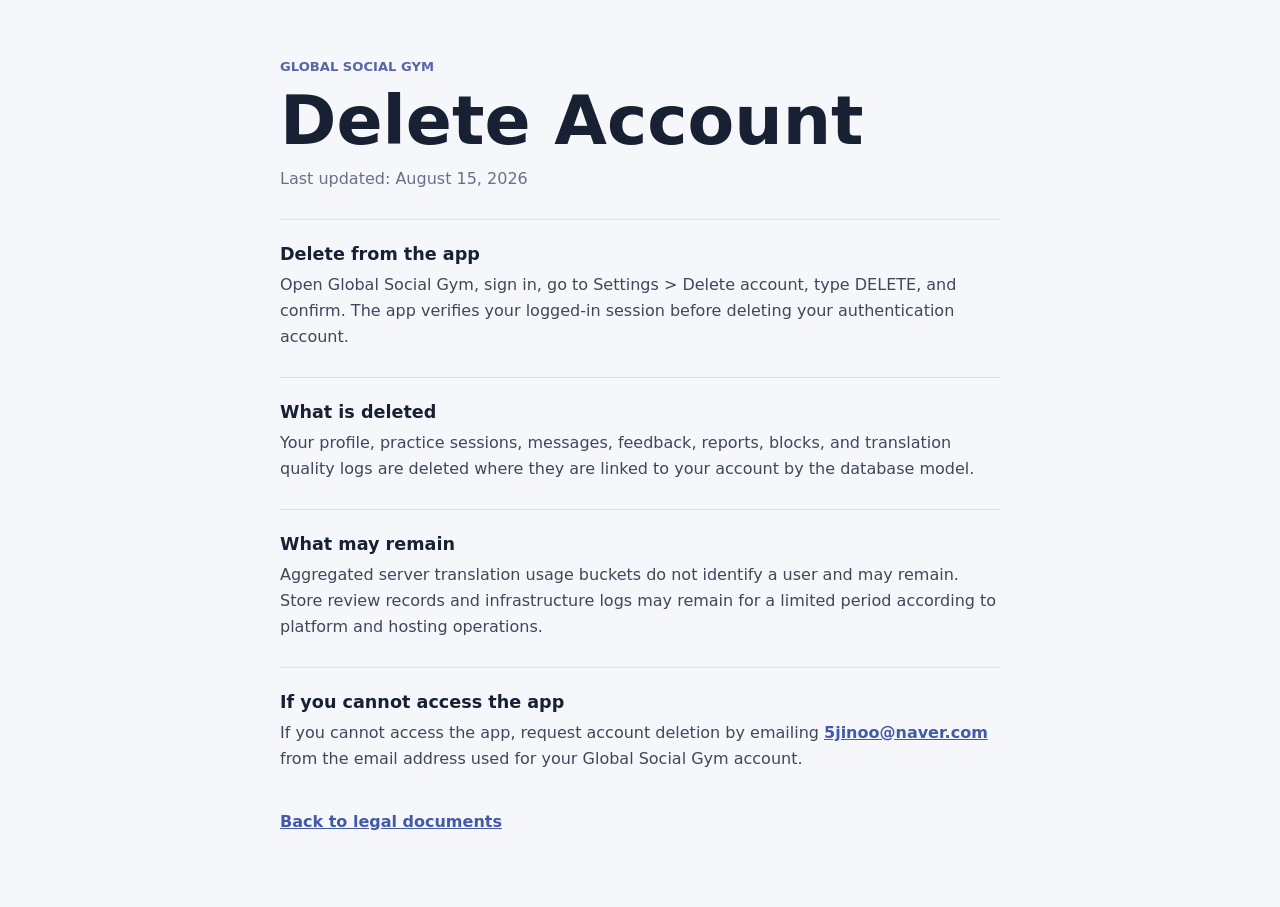
==== delete-account.html @ c8651094 "Publish Global Social Gym legal pages" ====
<!doctype html>
<html lang="en">
  <head>
    <meta charset="utf-8">
    <meta name="viewport" content="width=device-width, initial-scale=1">
    <title>Delete Account - Global Social Gym</title>
    <link rel="stylesheet" href="./style.css">
  </head>
  <body>
    <main class="page">
      <p class="eyebrow">Global Social Gym</p>
      <h1>Delete Account</h1>
      <p class="updated">Last updated: August 15, 2026</p>

      <section>
        <h2>Delete from the app</h2>
        <p>
          Open Global Social Gym, sign in, go to Settings &gt; Delete account,
          type DELETE, and confirm. The app verifies your logged-in session
          before deleting your authentication account.
        </p>
      </section>

      <section>
        <h2>What is deleted</h2>
        <p>
          Your profile, practice sessions, messages, feedback, reports, blocks,
          and translation quality logs are deleted where they are linked to your
          account by the database model.
        </p>
      </section>

      <section>
        <h2>What may remain</h2>
        <p>
          Aggregated server translation usage buckets do not identify a user and
          may remain. Store review records and infrastructure logs may remain
          for a limited period according to platform and hosting operations.
        </p>
      </section>

      <section>
        <h2>If you cannot access the app</h2>
        <p>
          If you cannot access the app, request account deletion by emailing
          <a href="mailto:5jinoo@naver.com">5jinoo@naver.com</a> from the email
          address used for your Global Social Gym account.
        </p>
      </section>

      <p class="footer"><a href="./index.html">Back to legal documents</a></p>
    </main>
  </body>
</html>
---- style.css ----
:root {
  color-scheme: light;
  font-family: Inter, ui-sans-serif, system-ui, -apple-system, BlinkMacSystemFont,
    "Segoe UI", sans-serif;
  color: #182033;
  background: #f5f7fb;
}

* {
  box-sizing: border-box;
}

body {
  margin: 0;
}

.page {
  width: min(760px, 100%);
  margin: 0 auto;
  padding: 56px 20px 72px;
}

.eyebrow {
  margin: 0 0 10px;
  color: #5966a6;
  font-size: 0.82rem;
  font-weight: 700;
  letter-spacing: 0;
  text-transform: uppercase;
}

h1 {
  margin: 0;
  font-size: clamp(2.1rem, 8vw, 4.25rem);
  line-height: 0.98;
  letter-spacing: 0;
}

h2 {
  margin: 0 0 8px;
  font-size: 1.1rem;
  letter-spacing: 0;
}

p {
  margin: 0;
  color: #3f4759;
  line-height: 1.65;
}

section {
  margin-top: 26px;
  padding-top: 24px;
  border-top: 1px solid #d9deeb;
}

a {
  color: #435aa8;
  font-weight: 700;
}

.lead {
  margin-top: 18px;
  font-size: 1.08rem;
}

.updated {
  margin-top: 12px;
  color: #677086;
}

.links {
  display: grid;
  gap: 12px;
  margin-top: 32px;
}

.links a {
  display: block;
  padding: 16px 18px;
  border: 1px solid #cfd5e6;
  border-radius: 8px;
  background: #ffffff;
  text-decoration: none;
}

.footer {
  margin-top: 36px;
}
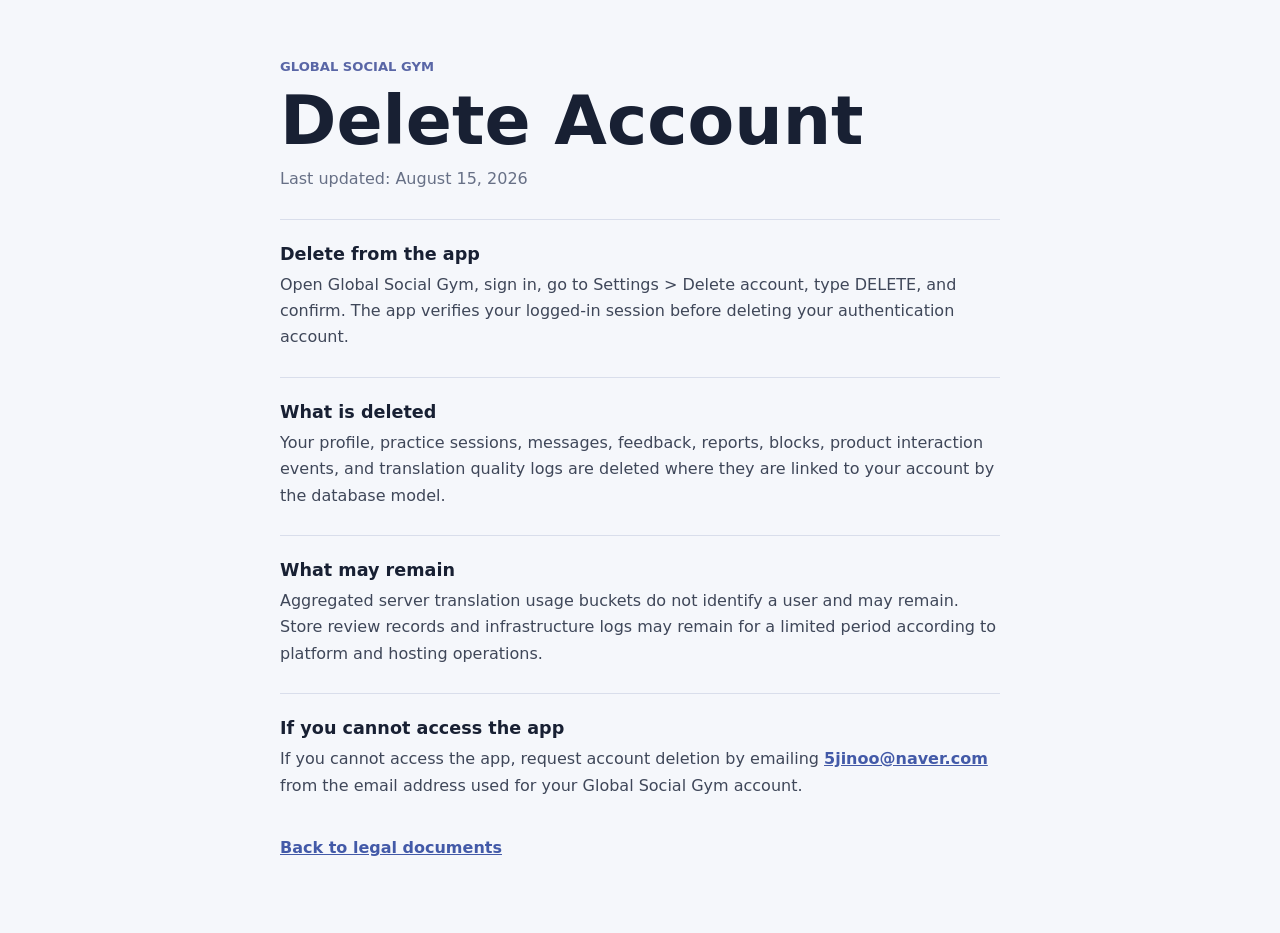
==== commit fa560e28: "Update privacy policy for product metrics" ====
--- a/delete-account.html
+++ b/delete-account.html
@@ -25,8 +25,8 @@
         <h2>What is deleted</h2>
         <p>
           Your profile, practice sessions, messages, feedback, reports, blocks,
-          and translation quality logs are deleted where they are linked to your
-          account by the database model.
+          product interaction events, and translation quality logs are deleted
+          where they are linked to your account by the database model.
         </p>
       </section>
 
